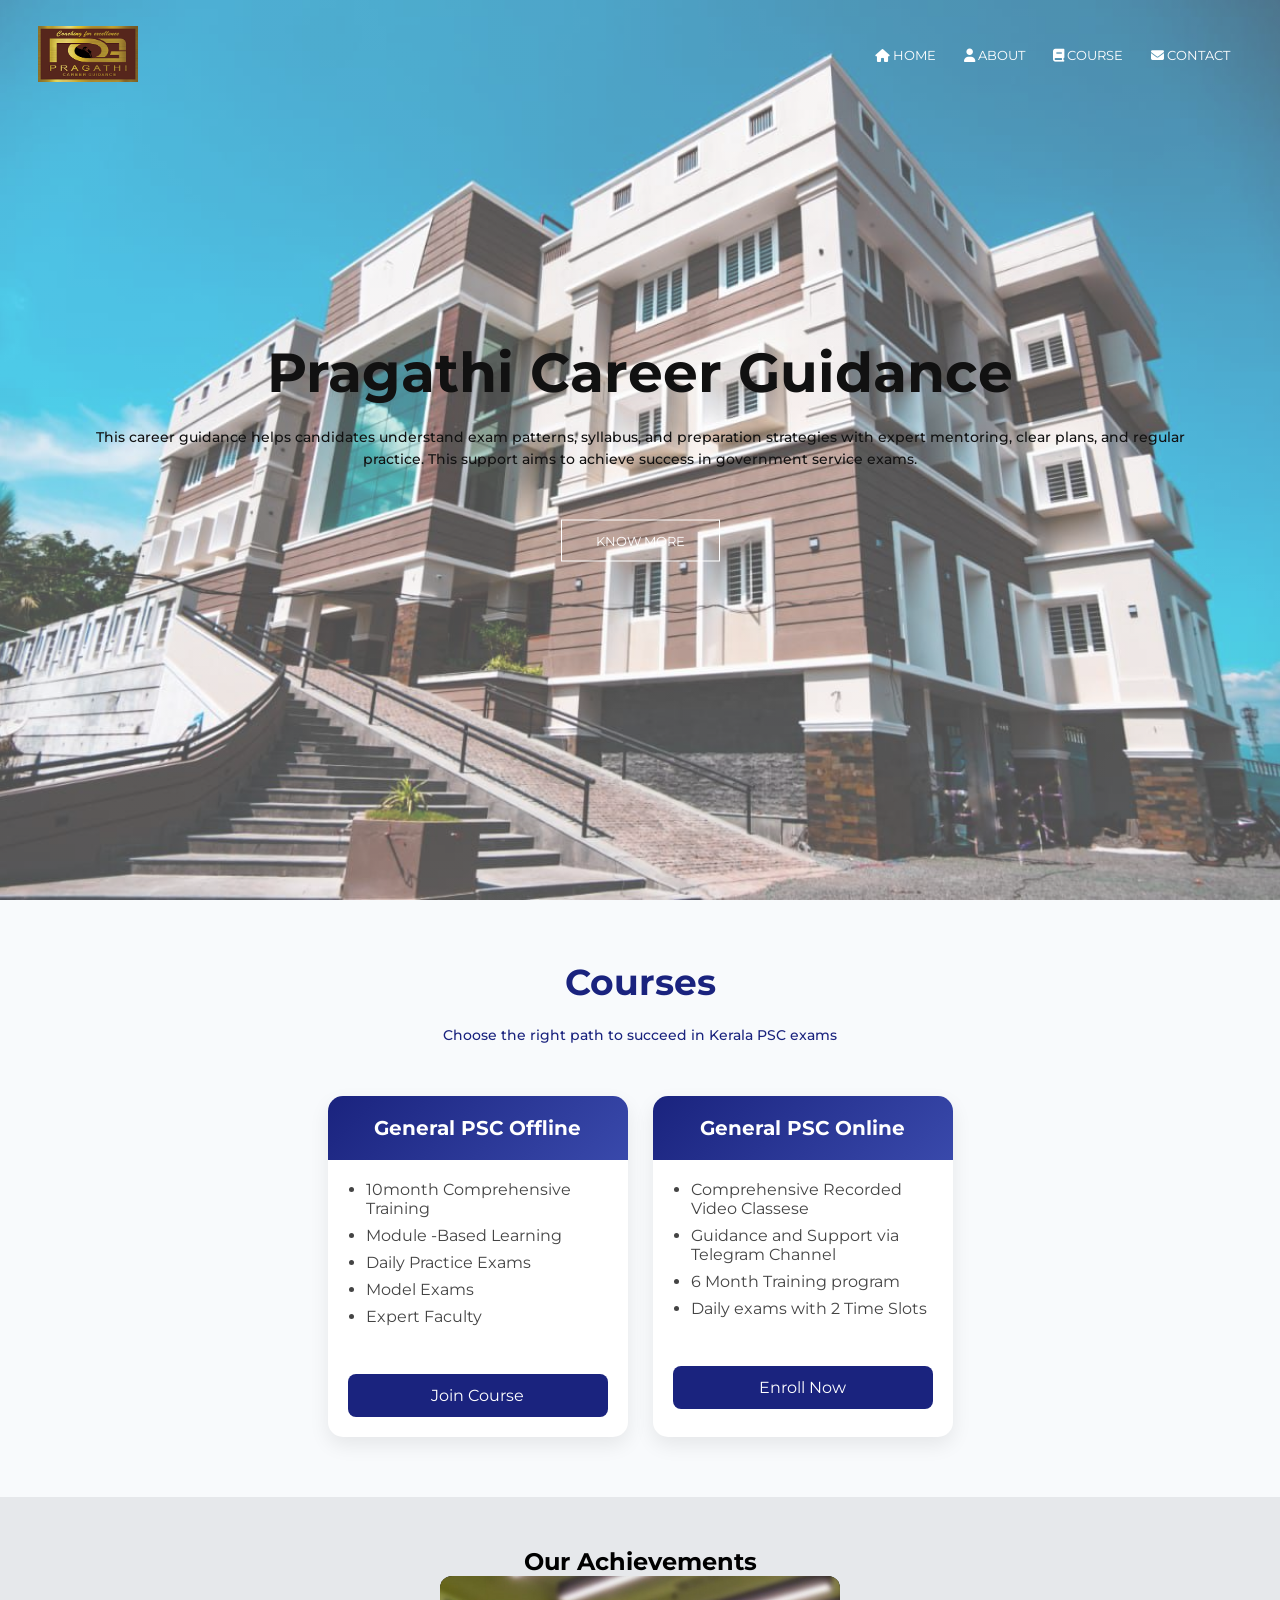
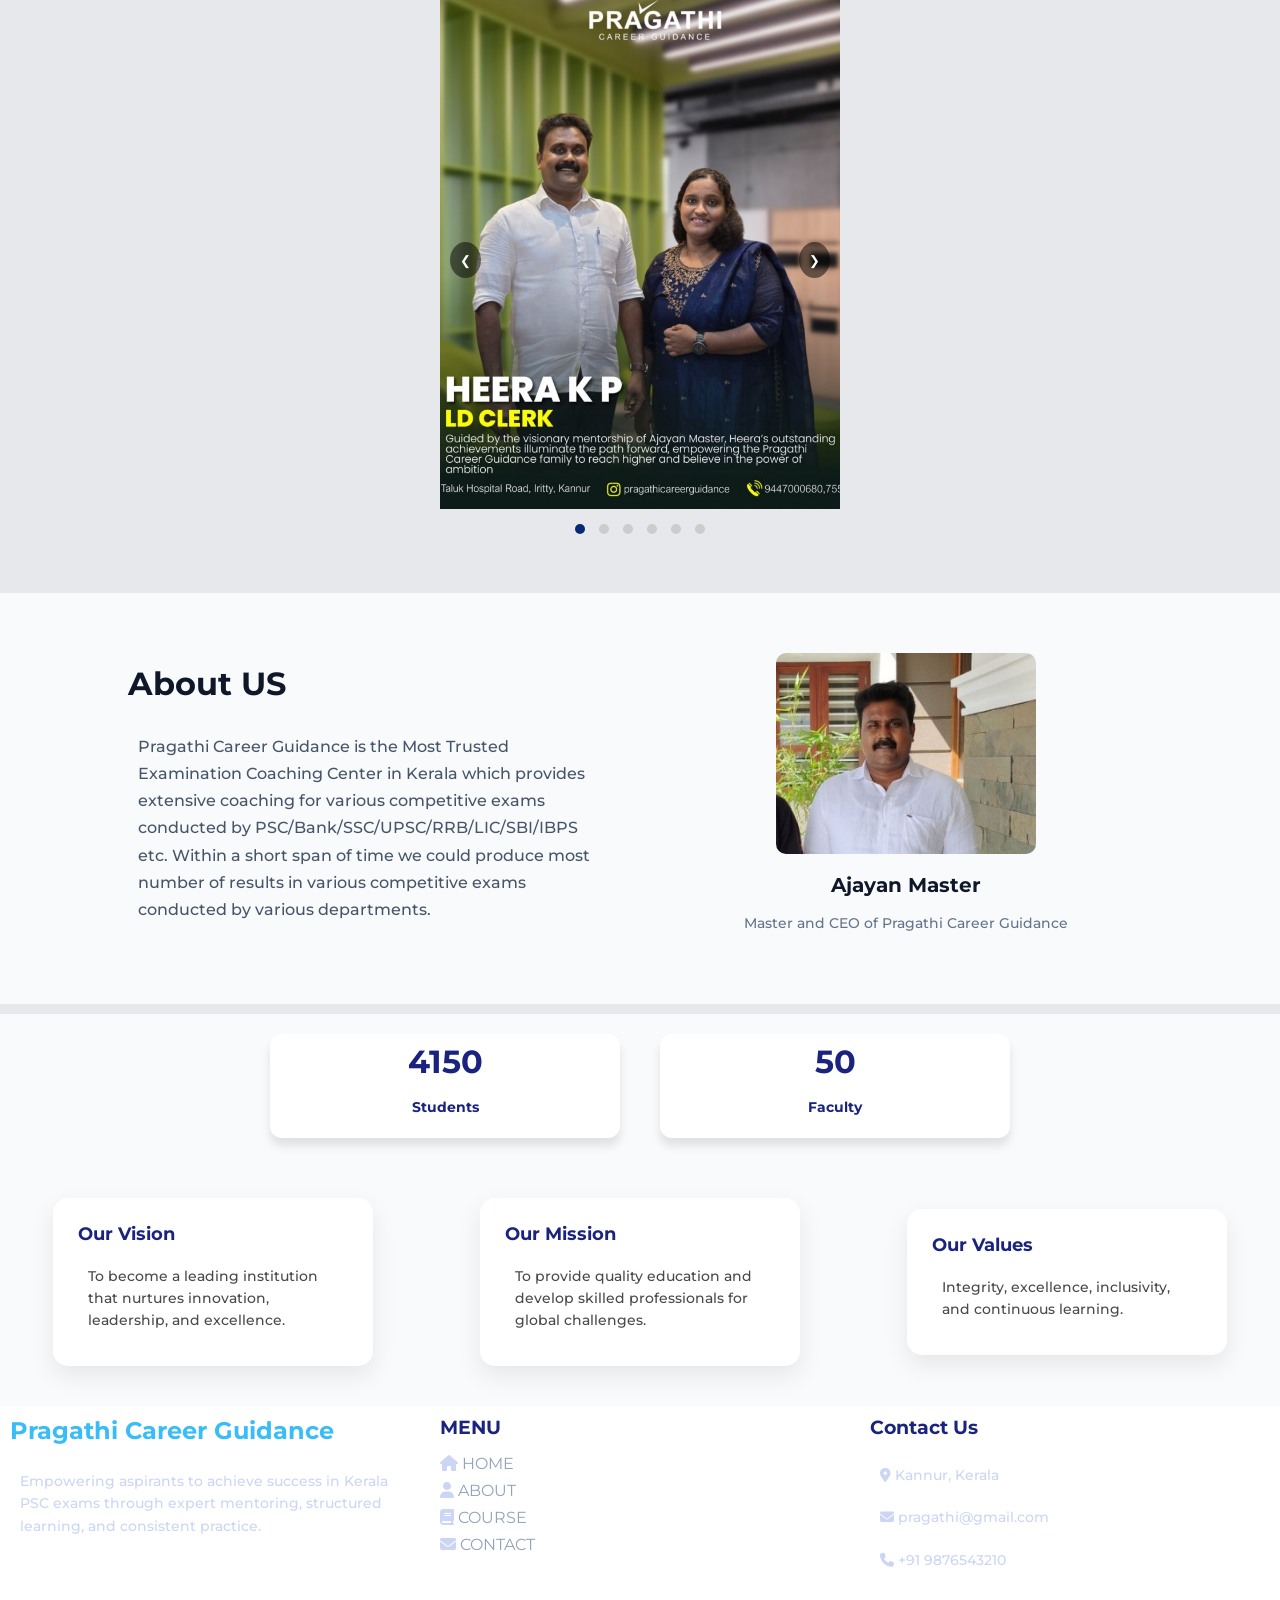
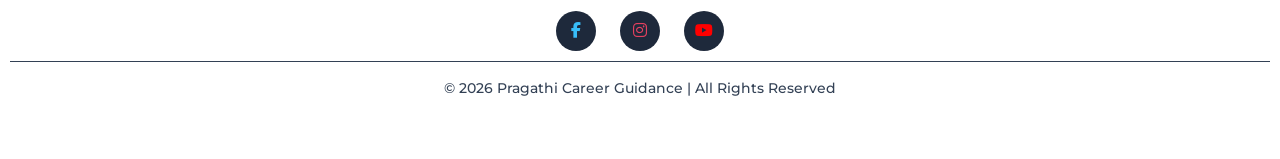
==== index.html @ 58942936 "Add files via upload" ====
<!DOCTYPE html>
<html lang="en">
<head>
    <meta charset="UTF-8">
    <meta name="viewport" content="width=device-width, initial-scale=1.0">
    <title>college</title>

    <!-- CSS -->
    <link rel="stylesheet" href="style.css">

    <!-- Google Font -->
    <link rel="preconnect" href="https://fonts.googleapis.com">
    <link rel="preconnect" href="https://fonts.gstatic.com" crossorigin>
    <link href="https://fonts.googleapis.com/css2?family=Montserrat:wght@100..900&display=swap" rel="stylesheet">

    <!-- Font Awesome -->
    <link rel="stylesheet" href="https://cdn.jsdelivr.net/npm/@fortawesome/fontawesome-free@6.6.0/css/all.min.css">
</head>

<body>

<section class="header">
    <nav>
        <!-- logo path -->
        <a href="index.html"><img src="Images\logo.png" alt="logo"></a>

       <div class="theme-toggle" id="theme-toggle">
    <div class="toggle-circle"></div>
</div>

        <div class="nav-links" id="navlinks">
            <i class="fa fa-times" onclick="hidemenu()"></i>
            <ul>
        <li><i class="fas fa-home"></i> <a href="index.html">HOME</a></li>
        <li><i class="fas fa-user"></i> <a href="ab.html">ABOUT</a></li>
        <li><i class="fas fa-book"></i> <a href="course.html">COURSE</a></li>
        <li><i class="fas fa-envelope"></i> <a href="contact.html">CONTACT</a></li>
        </ul>
        </div>

        <i class="fa fa-bars" onclick="showmenu()"></i>
    </nav>

    <div class="textbox">
        <h1>Pragathi Career Guidance</h1>
        <p>
            This career guidance helps candidates understand exam patterns, syllabus, and preparation strategies with expert
            mentoring, clear plans, and regular practice. This support aims to achieve success in government service exams.
        </p>
        <a href="" class="herobtn">KNOW MORE</a>
    </div>
</section>
<!-- ------course--- -->
<section class="psc-section">
    <h2> Courses</h2>
    <p>Choose the right path to succeed in Kerala PSC exams</p>

    <div class="card-container">
     <!-- Course 1 -->
        <div class="card">
            <div class="card-header">General PSC Offline</div>
            <div class="card-body">
                <ul>
                    <li>10month Comprehensive Training</li>
                    <li>Module -Based Learning</li>
                    <li>Daily Practice Exams</li>
                    <li>Model Exams</li>
                    <li>Expert Faculty</li>
                </ul>
            </div>
            <a href="#" class="card-btn">Join Course</a>
        </div>
        <!-- Course 2 -->
        <div class="card">
            <div class="card-header"> General PSC Online</div>
            <div class="card-body">
                <ul>
                    <li>Comprehensive Recorded Video Classese</li>
                    <li>Guidance and Support via Telegram Channel</li>
                    <li>6 Month Training program</li>
                    <li>Daily exams with 2 Time Slots</li>
                </ul>
            </div>
            <a href="#" class="card-btn">Enroll Now</a>
        </div>
</section>

<!-- /* -------------------------achievements--------------- */ -->


<section class="achievements">
    <h2>Our Achievements</h2>

    <div class="slider">

        <div class="slides">
            <img src="Images/1.jpg">
            <img src="Images/2.jpg">
            <img src="Images/3.jpg">
            <img src="Images/4.jpg">
            <img src="Images/5.jpg">
            <img src="Images/6.jpg">
        </div>

        <!-- Buttons -->
        <button class="prev">&#10094;</button>
        <button class="next">&#10095;</button>

        <!-- Dots -->
        <div class="dots">
            <span></span>
            <span></span>
            <span></span>
            <span></span>
            <span></span>
            <span></span>
        </div>

    </div>
</section>

<!-- ------------------about----------------------->
<section class="about-container">
    <div class="about-content">
        <h2>About US</h2>
        <p>
            Pragathi Career Guidance is the Most Trusted Examination Coaching Center in Kerala which provides extensive coaching for various competitive exams conducted by PSC/Bank/SSC/UPSC/RRB/LIC/SBI/IBPS etc. Within a short span of time we could produce most number of results in various competitive exams conducted by various departments.
        </p>
    </div>

    <div class="about-image">
        <img src="Images/CEO.jpg" alt="Ajayan Master">
        <h3>Ajayan Master</h3>
        <p>Master and CEO of Pragathi Career Guidance</p>
    </div>
</section>
<section class="about-section">
    <!-- STATS -->
    <div class="stats">
        <div class="stat">
            <h2 class="counter" data-target="5000">0</h2>
            <p>Students</p>
        </div>
        <div class="stat">
            <h2 class="counter" data-target="50">0</h2>
            <p>Faculty</p>
        </div>
        <!-- <div class="stat">
            <h2 class="counter" data-target="0">0</h2>
            <p>Courses</p> -->
        </div>
    </div>
</section>

<!-- VISION / MISSION -->
<section class="info-section">
    <div class="info-card">
        <h3>Our Vision</h3>
        <p>To become a leading institution that nurtures innovation, leadership, and excellence.</p>
    </div>

    <div class="info-card">
        <h3>Our Mission</h3>
        <p>To provide quality education and develop skilled professionals for global challenges.</p>
    </div>

    <div class="info-card">
        <h3>Our Values</h3>
        <p>Integrity, excellence, inclusivity, and continuous learning.</p>
    </div>
</section>


<!-- ------------------footer--------------- -->
 

<section> 
<footer class="premium-footer">

    <div class="footer-container">

        <!-- About -->
        <div class="footer-box">
            <h2>Pragathi Career Guidance</h2>
            <p>
                Empowering aspirants to achieve success in Kerala PSC exams through expert mentoring,
                structured learning, and consistent practice.
            </p>
        </div>

        <!-- Quick Links -->
        <div class="footer-box">
            <h3>MENU</h3>
            <ul>
                <li><i class="fas fa-home"></i> <a href="index.html">HOME</a></li>
        <li><i class="fas fa-user"></i> <a href="ab.html">ABOUT</a></li>
        <li><i class="fas fa-book"></i> <a href="course.html">COURSE</a></li>
        <li><i class="fas fa-envelope"></i> <a href="contact.html">CONTACT</a></li>
            </ul>
        </div>
        <!-- Contact -->
        <div class="footer-box">
            <h3>Contact Us</h3>
            <p><i class="fas fa-map-marker-alt"></i> Kannur, Kerala</p>
            <p><i class="fas fa-envelope"></i> pragathi@gmail.com</p>
            <p><i class="fas fa-phone"></i> +91 9876543210</p>
        </div>

    </div>

    <!-- Social Icons -->
    <div class="footer-social">
        <a href="https://www.facebook.com/pragathicareerguidance"><i class="fab fa-facebook-f"></i></a>
        <a href="https://www.instagram.com/pragathicareerguidance/"><i class="fab fa-instagram"></i></a>
        <a href="https://www.youtube.com/@pragathicareerguidanceiritty"><i class="fab fa-youtube"></i></a>
    </div>

    <!-- Bottom -->
    <div class="footer-bottom">
        <p>© 2026 Pragathi Career Guidance | All Rights Reserved</p>
    </div>

</footer>
</section>









<!-- JS -->
<script>
    var navlinks = document.getElementById("navlinks");

    function showmenu(){
        navlinks.style.right = "0";
    }

    function hidemenu(){
        navlinks.style.right = "-200px";
    }
</script>
<script>
const toggleBtn = document.getElementById("theme-toggle");

// Load saved theme
if(localStorage.getItem("theme") === "dark"){
    document.body.classList.add("dark");
}

toggleBtn.onclick = () => {
    document.body.classList.toggle("dark");

    if(document.body.classList.contains("dark")){
        localStorage.setItem("theme","dark");
    } else {
        localStorage.setItem("theme","light");
    }
};
</script>
<script>
const counters = document.querySelectorAll(".counter");

counters.forEach(counter => {
    const update = () => {
        const target = +counter.getAttribute("data-target");
        const count = +counter.innerText;

        const speed = target / 100;

        if(count < target){
            counter.innerText = Math.ceil(count + speed);
            setTimeout(update, 20);
        } else {
            counter.innerText = target;
        }
    };
    update();
});
</script>


<!-- -------------------------achievements--------------- -->
 <script>
let index = 0;
const slides = document.querySelector('.slides');
const total = document.querySelectorAll('.slides img').length;
const dots = document.querySelectorAll('.dots span');

function showSlide(i){
    if(i >= total) index = 0;
    else if(i < 0) index = total - 1;
    else index = i;

    slides.style.transform = `translateX(-${index * 100}%)`;

    dots.forEach(d => d.classList.remove("active"));
    dots[index].classList.add("active");
}

/* Buttons */
document.querySelector('.next').onclick = () => showSlide(index + 1);
document.querySelector('.prev').onclick = () => showSlide(index - 1);

/* Dots click */
dots.forEach((dot, i)=>{
    dot.onclick = () => showSlide(i);
});

/* Auto slide every 3s */
setInterval(()=>{
    showSlide(index + 1);
}, 3000);

/* Init */
showSlide(0);
</script>
</body>
</html>
---- style.css ----
html, body {
    overflow-x: hidden;
}
*{
    margin: 0;
    padding: 0;
    box-sizing: border-box;
    font-family: "Montserrat", sans-serif;
}

/*------ HEADER------- */
.header{
    min-height: 100vh;
    width: 100%;
    background-image: linear-gradient(rgba(4,9,30,0.7), rgba(4,9,30,0.7)), url("Images/cover.jpg");
    background-position: center;
    background-size: cover;
    background-repeat: no-repeat;
    position: relative;
}
/*------- NAVBAR------ */
nav{
    display: flex;
    padding: 2% 3%;
    justify-content: space-between;
    align-items: center;
}

nav img{
    width: 100px;
}

.nav-links{
    flex: 1;
    text-align: right;
    top: 0.5px;
}

.nav-links ul li{
    list-style: none;
    display: inline-block;
    padding: 8px 12px;
    position: relative;
}

.nav-links ul li {
    color: white;
    text-decoration: none;
    font-size: 13px;
}

.nav-links ul li::after{
    content: '';
    width: 0%;
    height: 2px;
    background: #1a237e;
    display: block;
    margin: auto;
    transition: 0.5s;
}

.nav-links ul li:hover::after{
    width: 100%;
}

/*------ TEXT----- */
.textbox{
    width: 90%;
    color: white;
    position: absolute;
    top: 50%;
    left: 50%;
    transform: translate(-50%,-50%);
    text-align: center;
}

.textbox h1{
    font-size: 55px;
}

.textbox p{
    margin: 10px 0 40px;
    font-size: 14px;
}

/*------ BUTTON------ */
.herobtn{
    display: inline-block;
    text-decoration: none;
    color: white;
    border: 1px solid white;
    padding: 12px 34px;
    font-size: 13px;
    background: transparent;
    cursor: pointer;
}

.herobtn:hover{
    border: 1px solid #D6cfe1;
    background-color: #1a237e;
    transition: 0.5s;
}

/*------  TOGGLE BUTTON------ */
.theme-toggle{
    width: 55px;
    height: 28px;
    background: rgba(255,255,255,0.2);
    border-radius: 50px;
    position: relative;
    cursor: pointer;
    backdrop-filter: blur(10px);
    border: 1px solid rgba(255,255,255,0.3);
    transition: all 0.4s ease;
}

/* -----CIRCLE off----- */
.toggle-circle{
    width: 22px;
    height: 22px;
    background: #fff;
    border-radius: 50%;
    position: absolute;
    top: 2.5px;
    left: 3px;
    transition: all 0.4s ease;
    box-shadow: 0 2px 10px rgba(0,0,0,0.3);
}

/*------ DARK MODE ACTIVE----- */
body.dark .theme-toggle{
    background: linear-gradient(135deg, #1e293b, #0f172a);
    border: 1px solid rgba(255,255,255,0.2);
}
/* ---- circle on--- */

body.dark .toggle-circle{
    transform: translateX(26px);
    background: #facc15;
}

/* ------OPTIONAL GLOW EFFECT----- */
.theme-toggle:hover{
    box-shadow: 0 0 10px rgba(255,255,255,0.4);
}
body.dark .nav-links ul li a{
    color: #fff;
}
.nav-links ul li a{
    color: #fff;
}
/*----- TEXT ONLY CHANGES------ */
body.dark .textbox h1,
body.dark .textbox p{
    color: #ffffff;
}

/*------ LIGHT MODE TEXT------- */
body:not(.dark) .textbox h1,
body:not(.dark) .textbox p{
    color: #111;
}

/*------ HEADER OVERLAY ONLY------ */
body.dark .header{
    background-image: linear-gradient(rgba(0,0,0,0.7), rgba(0,0,0,0.7)), url("Images/cover.jpg");
}

body:not(.dark) .header{
    background-image: linear-gradient(rgba(255,255,255,0.3), rgba(255,255,255,0.3)), url("Images/cover.jpg");
}

nav .fa{
    display: none;
}
.theme-toggle{
    display: none;
}
/*------ MOBILE -------*/
@media(max-width: 700px){

    nav img{
    width: 55px;
    margin-top: 12px;
}

    .textbox h1{
        font-size: 22px;
        padding: 10px;
    }
    .textbox p{
        font-size: 13px;
        font-weight: bold;
    }
    .herobtn{
        font-weight: bold;

    }

    .nav-links ul li{
        display: block;
    }

    .nav-links{
        position: absolute;
        background: #2e3aa1;
        height: 30vh;
        width: 200px;
        right: -200px;  
        text-align: left;
        z-index: 2;
        transition: 0.5s;
        padding: 20px;
    }

    nav .fa{
        display: block;
        color: #fff;
        margin: 10px;
        font-size: 22px;
        cursor: pointer;
    }
    .theme-toggle{
        top: -1px;
        right: -90px; 
        width: 38px;
        height: 20px;
        display: block;
    }

    .toggle-circle{
        width: 14px;
        height: 14px;
    }

    body.dark .toggle-circle{
        transform: translateX(18px);
    }


    /*---- LIGHT MODE (DEFAULT)-----*/
body{
    background-color: #ffffff;
    color: #111827; 
}

/*----- HEADER OVERLAY (LIGHT MODE)----- */
body:not(.dark) .header{
    background-image: 
    linear-gradient(rgba(255,255,255,0.65), rgba(255,255,255,0.65)),
    url("Images/cover.jpg");
}

/* -------TEXT COLORS - LIGHT MODE------- */
body:not(.dark) .textbox h1{
    color: #0f172a;  
}

body:not(.dark) .textbox p{
    color: #334155; 
}

/*---- BUTTON - LIGHT MODE----- */
body:not(.dark) .herobtn{
    color: #0f172a;
    border: 1px solid #0f172a;
}

body:not(.dark) .herobtn:hover{
    background: #0f172a;
    color: #ffffff;
}



/* ------   DARK MODE------ */

body.dark{
    background: linear-gradient(135deg, #0f172a, #1e293b);
}

 /*------HEADER OVERLAY (DARK)------ */
body.dark .header{
    background-image: 
    linear-gradient(rgba(18, 34, 99, 0.75), rgba(4, 9, 30, 0.75)),
    url("Images/cover.jpg");
}

 /* ----- TEXT - DARK ------ */
body.dark .textbox h1{
    color: #ffffff;
}

body.dark .textbox p{
    color: rgba(255,255,255,0.85);
}

/* -----BUTTON - DARK -------*/
body.dark .herobtn{
    color: #ffffff;
    border: 1px solid #ffffff;
}

body.dark .herobtn:hover{
    background: #ffffff;
    color: #0b0f1a;
}
}
/* ------course----- */
.course{
    width: 80%;
    margin: auto;
    text-align: center;
    padding-top: 100px;
}
h1{
    font: size 36px; ;
    font-weight: 600px;
}
p{
    color: rgba(63, 61, 61, 0.945);
    font-size: 14px ;
    font-weight: 500;
    line-height: 22px ;
    padding: 10px ;

}










body {
    margin: 0;
    font-family: 'Segoe UI', sans-serif;
    background: #e6e8eb;
}
body.dark{
    background: linear-gradient(135deg, #0f172a, #1e293b);
}

/* Section */
.psc-section {
    padding: 60px 20px;
    text-align: center;
}

.psc-section h2 {
    font-size: 36px;
    color: #1a237e;
    margin-bottom: 10px;
}

.psc-section p {
    color: #1a237e;
    margin-bottom: 40px;
}
/* Card Container */
.card-container {
    display: flex;
    flex-wrap: wrap;
    justify-content: center;
    gap: 25px;
}

/* Cards */
.card {
    background: #fff;
    width: 300px;
    border-radius: 15px;
    box-shadow: 0 8px 20px rgba(0,0,0,0.08);
    overflow: hidden;
    transition: 0.3s;
}

.card:hover {
    transform: translateY(-10px);
}

/* Card Header */
.card-header {
    background: linear-gradient(135deg, #1a237e, #3949ab);
    color: white;
    padding: 20px;
    font-size: 20px;
    font-weight: bold;
}

/* Card Body */
.card-body {
    padding: 20px;
    text-align: left;
}

.card-body ul {
    padding-left: 18px;
    color: #444;
}

.card-body li {
    margin-bottom: 8px;
}

/* Button */
.card-btn {
    display: block;
    margin: 20px;
    padding: 12px;
    background: #1a237e;
    color: white;
    text-decoration: none;
    border-radius: 8px;
    text-align: center;
    transition: 0.3s;
}

.card-btn:hover {
    background: #3949ab;
}
body.dark .psc-section h2{
    color: #d4d5dd;
}
body.dark .psc-section p {
    color: #dcdce6;
}
/* ----footer------------- */

.premium-footer{
    background:#fff;
    color: #cbd5f5;
    padding:10px 10px ;
    font-family: "Montserrat", sans-serif;
}

.footer-container{
    display: flex;
    justify-content: space-between;
    flex-wrap: wrap;
    gap: 30px;
}

.footer-box{
    flex: 1;
    min-width: 200x;
}

.footer-box h2{
    color: #38bdf8;
    margin-bottom: 15px;
}

.footer-box h3{
    margin-bottom: 15px;
    color:  #1a237e;
}

.footer-box p{
    font-size: 14px;
    line-height: 1.6;
    color: #cbd5f5;
}

.footer-box ul{
    list-style: none;
    padding: 0;
}

.footer-box ul li{
    margin-bottom: 8px;
}

.footer-box ul li a{
    text-decoration: none;
    color: #94a3b8;
    transition: 0.3s;
}

.footer-box ul li a:hover{
    color: #38bdf8;
    padding-left: 5px;
}

/* Social Icons */
.footer-social{
    text-align: center;
    margin-top: 30px;
}

.footer-social a{
    display: inline-block;
    margin: 0 10px;
    width: 40px;
    height: 40px;
    line-height: 40px;
    background: #1e293b;
    border-radius: 50%;
    color: #38bdf8;
    font-size: 16px;
    transition: 0.3s;
}

.footer-social a:hover{
    background: #38bdf8;
    color: #fff;
    transform: translateY(-5px);
}

/* Bottom */
.footer-bottom{
    text-align: center;
    border-top: 1px solid #334155;
    margin-top: 10px;
    padding-top: 5px;
    font-size: 13px;
    color: #f4f5f7;
}
.footer-bottom p{
    padding-bottom: 50px;
    color: #334155;
}
body.dark .premium-footer{
    background: linear-gradient(135deg, #0f172a, #1e293b);
    color: #94a3b8;
    padding: 60px 20px 20px;
    font-family: "Montserrat", sans-serif;
}
body.dark .footer-bottom p{
    color: #faf7f7;
}
/* -------------------------achievements--------------- */

.achievements{
    text-align:center;
    padding:50px 20px;
}

.slider{
    position:relative;
    max-width:400px; /* same ratio like your image */
    margin:auto;
    overflow:hidden;
    border-radius:12px;
}

.slides{
    display:flex;
    transition:transform 0.5s ease;
}

.slides img{
    width:100%;
    height:500px;
    object-fit:cover;
}

/* Buttons */
.prev, .next{
    position:absolute;
    top:50%;
    transform:translateY(-50%);
    background:rgba(0,0,0,0.5);
    color:#fff;
    border:none;
    padding:10px;
    cursor:pointer;
    border-radius:50%;
}

.prev{ left:10px; }
.next{ right:10px; }

/* Dots */
.dots{
    text-align:center;
    margin-top:10px;
}

.dots span{
    height:10px;
    width:10px;
    margin:5px;
    display:inline-block;
    background:#ccc;
    border-radius:50%;
    cursor:pointer;
}

.dots .active{
    background:#062975;
}
.slides img{
    width:100%;
    height:533px;
    object-fit:contain;
    background:#000; /* optional */
}
@media(max-width:700px){
    .slides img{
        height:300px;
    }
    .slides img{
    width:100%;
    height:423px;
    object-fit:contain;
    background:#000; /* optional */
}
    .slider{
        max-width:90%;
    }
}
/* ------------about-------------------------------------------- */


.psc-section{
    background:#f8fafc;
    color:#1e293b;
    font-family:"Montserrat", sans-serif;
}
body.dark .psc-section{
    background:#0f172a;
}
.about-container{
    display: flex;
    justify-content: space-between;
    align-items: center;
    gap: 40px;
    padding: 60px 10%;
    background: #f8fafc;
}
.about-section{
    background:#f8fafc;
    color:#1e293b;
    font-family:"Montserrat", sans-serif;
}
body.dark .about-section{
    background: #0f172a;
}
/* LEFT TEXT */
.about-content{
    flex: 1;
}

.about-content h2{
    font-size: 32px;
    color: #0f172a;
    margin-bottom: 20px;
}

.about-content p{
    font-size: 16px;
    color: #475569;
    line-height: 1.7;
}

/* RIGHT IMAGE */
.about-image{
    flex: 1;
    text-align: center;
}

.about-image img{
    width: 260px;
    height: auto;
    border-radius: 10px;
    margin-bottom: 15px;
}

.about-image h3{
    font-size: 20px;
    color: #0f172a;
    margin-bottom: 5px;
}

.about-image p{
    font-size: 14px;
    color: #64748b;
}
/* 🌙 DARK MODE */
body.dark .about-container{
    background: #0f172a;
}

/* TEXT COLORS */
body.dark .about-content h2{
    color: #e2e8f0;
}

body.dark .about-content p{
    color: #cbd5f5;
}

/* IMAGE SIDE TEXT */
body.dark .about-image h3{
    color: #e2e8f0;
}

body.dark .about-image p{
    color: #94a3b8;
}

/* OPTIONAL: IMAGE STYLE */
body.dark .about-image img{
    box-shadow: 0 10px 25px rgba(0,0,0,0.5);
}

/*  MOBILE RESPONSIVE */


@media(max-width: 768px){
    .about-container{
        flex-direction: column;
        text-align: center;
    }

    .about-image img{
        width: 200px;
    }
    
}




.headerr{
    min-height: 1vh;
    background-color: #642424af;
    width: 100%;
    background-position: center;
    background-size: cover;
    background-repeat: no-repeat;
    position: relative;
}

.about-section{
    width:100%;
    margin:auto;
    padding:0px 20px;   
    text-align:center;
}
.short-text{
    display: none;
}
.about-section h3{
    color:#3f25ce;
    font-size:30px;
    margin-top:60px;   
}

.about-section p{
    color: black;
    line-height:1.7;
    margin-top:20px;
    font-weight:bold;
    max-width:700px;
    margin-left:auto;
    margin-right:auto;
}

/* ===== STATS ===== */

.stats{
    display:flex;
    justify-content:center;
    gap:40px;
    flex-wrap:wrap;
    margin-top: 10px;
    padding: 20px;
    text-align: center;
}

.stat{
    background:#fff;
    padding:8px;
    border-radius:12px;
    width:350px;
    box-shadow:0 8px 10px rgba(0,0,0,0.10);
    transition:0.3s;
}

.stat:hover{
    transform:translateY(-10px);
}

.stat h2{
    color:#1a237e;
    font-size:32px;
}

.stat p{
    margin-top:5px;
    color: #1a237e;
    font-weight: bold;
}

/* ===== INFO CARDS ===== */

.info-section{
    padding:60px 20px;
    display:flex;
    gap:30px;
    flex-wrap:wrap;
    justify-content:center;
}
.info-section{
background:#f8fafc;
    color:#1e293b;
    font-family:"Montserrat", sans-serif;
}
body.dark .info-section{
    background: #0f172a;
}
.info-card{
    width:400px;
    background:#fff;
    padding:25px;
    border-radius:15px;
    box-shadow:0 10px 25px rgba(0,0,0,0.08);
    transition:0.3s;
}

.info-card:hover{
    transform:translateY(-10px);
}

.info-card h3{
    color:#1a237e;
    margin-bottom:10px;
}

/* ===== DARK MODE ===== */

body.dark{
    background:#0b0f1a;
    color:#fff;
}

body.dark .about-section h3,
body.dark .about-section p{
    color:#fff;
}
body.dark .stat p{
    color: #f5f1f1;
}

body.dark .stat,
body.dark .info-card{
    background:#1a237e;
}

body.dark .stat h2,
body.dark .info-card h3{
    color:#e7ecf1;
}
body.dark .info-card p{
    color: #ffffff;   
}

/* ===== MOBILE RESPONSIVE ===== */


@media (max-width:700px){
    .full-text{
        display: none;
    }
    .short-text{
        display: inline;
    }
    .about-section{
        padding: 30px 16px;
        text-align: center;
    }

    /* ===== STATS ===== */
    .stats{
        display: flex;
        flex-direction: column;
        align-items: center;
        gap: 15px;
        margin-top: 20px;
        padding: 50px;
    }
    .stat{
        width: 150%;
        max-width: 200px;
        margin: 0 auto; 
        margin-left: 20px;  
    }
    }

    /* ===== INFO SECTION FIX ===== */
    .info-section{
        margin-left: 0;        
        padding: 40px 15px;
        align-items: center;
    }

    .info-card{
        width: 100%;
        max-width: 320px;
        margin: 0 auto;
    }

    /* TEXT */
    .info-card h3{
        font-size: 18px;
    }

    .info-card p{
        font-size: 14px;
    }

/* ------------------------contact===================== */

/* ===== BODY ===== */
.contact-page{
    background:#f8fafc;
    color:#1e293b;
    font-family:"Montserrat", sans-serif;
}

/* ===== CONTAINER ===== */
.contact-container{
    max-width:1000px;
    margin:50px auto;
    padding:30px;
    text-align: center;
}
.contact-container h3{
    padding: 10px;
    text-decoration: underline;
}
/* ===== SECTIONS ===== */
.contact-info,
.contact-location,
.contact-form{
    margin-bottom:40px;
}

/* ===== HEADINGS ===== */
.contact-container h2{
    font-size:24px;
    margin-bottom:15px;
    color:#2563eb;
    border-bottom:2px solid #e2e8f0;
    padding-bottom:8px;
    text-align: center;
}

/* ===== TEXT ===== */
.contact-container p{
    font-size:16px;
    margin-bottom:10px;
    color:#334155;
}
body.dark .contact-container p{
    color:#fff;
}
/* ===== MAP ===== */
.contact-location iframe{
    width:100%;
    height:300px;
    margin-top:15px;
    border:none;
}

/* ===== FORM ===== */
.contact-form form{
    display:flex;
    flex-direction:column;
    gap:15px;
    max-width:500px;
    margin:0 auto;   /* ⭐ THIS centers it */
}
.contact-form h2{
     text-align: center;
}
/* INPUTS */
.contact-form input,
.contact-form textarea{
    padding:12px;
    border:1px solid #cbd5e1;
    font-size:14px;
    outline:none;
}

.contact-form input:focus,
.contact-form textarea:focus{
    border-color:#2563eb;
}

/* BUTTON */
.contact-form button{
    background:#2563eb;
    color:#fff;
    padding:12px;
    border:none;
    cursor:pointer;
    font-weight:600;
}

.contact-form button:hover{
    background:#1e40af;
}

/* ===== MOBILE ===== */
@media(max-width:768px){
    .contact-container{
        padding:15px;
    }

    .contact-form form{
        max-width:100%;
    }
}

/* ----------float---------- */

.floating-whatsapp{
    position:fixed;
    bottom:20px;
    right:20px;
    background:#25D366;
    color:#fff;

    width:60px;
    height:60px;

    display:flex;
    align-items:center;
    justify-content:center;

    font-size:26px;
    border-radius:50%;
    text-decoration:none;
    box-shadow:0 8px 20px rgba(0,0,0,0.2);
    z-index:1000;
    transition:0.3s;
}

.floating-whatsapp:hover{
    transform:scale(1.1);
    background:#1da851;
}

.contact-info i{
    margin-right:10px;
    font-size:18px;
}

/* Brand Colors */
.fa-facebook{
    color:#1877f2;
}

.fa-instagram{
    color:#e4405f;
}

.fa-youtube{
    color:#ff0000;
}

/* Links */
.contact-info a{
    text-decoration:none;
    color:#334155;
    font-weight:500;
}

body.dark .contact-info a{
    color:#fff;
}

.contact-info a{
    color:#38bdf8;
    text-decoration:none;
    position:relative;
    transition:0.3s ease;
}

/* glow on hover */
.contact-info a:hover{
    color:#0ea5e9;
    text-shadow:
        0 0 5px #38bdf8,
        0 0 10px #38bdf8,
        0 0 20px #0ea5e9,
        0 0 40px #0ea5e9;
}
body.dark .contact-info a{
    color:#38bdf8;
}
.nav-links a{
    text-decoration: none;
}
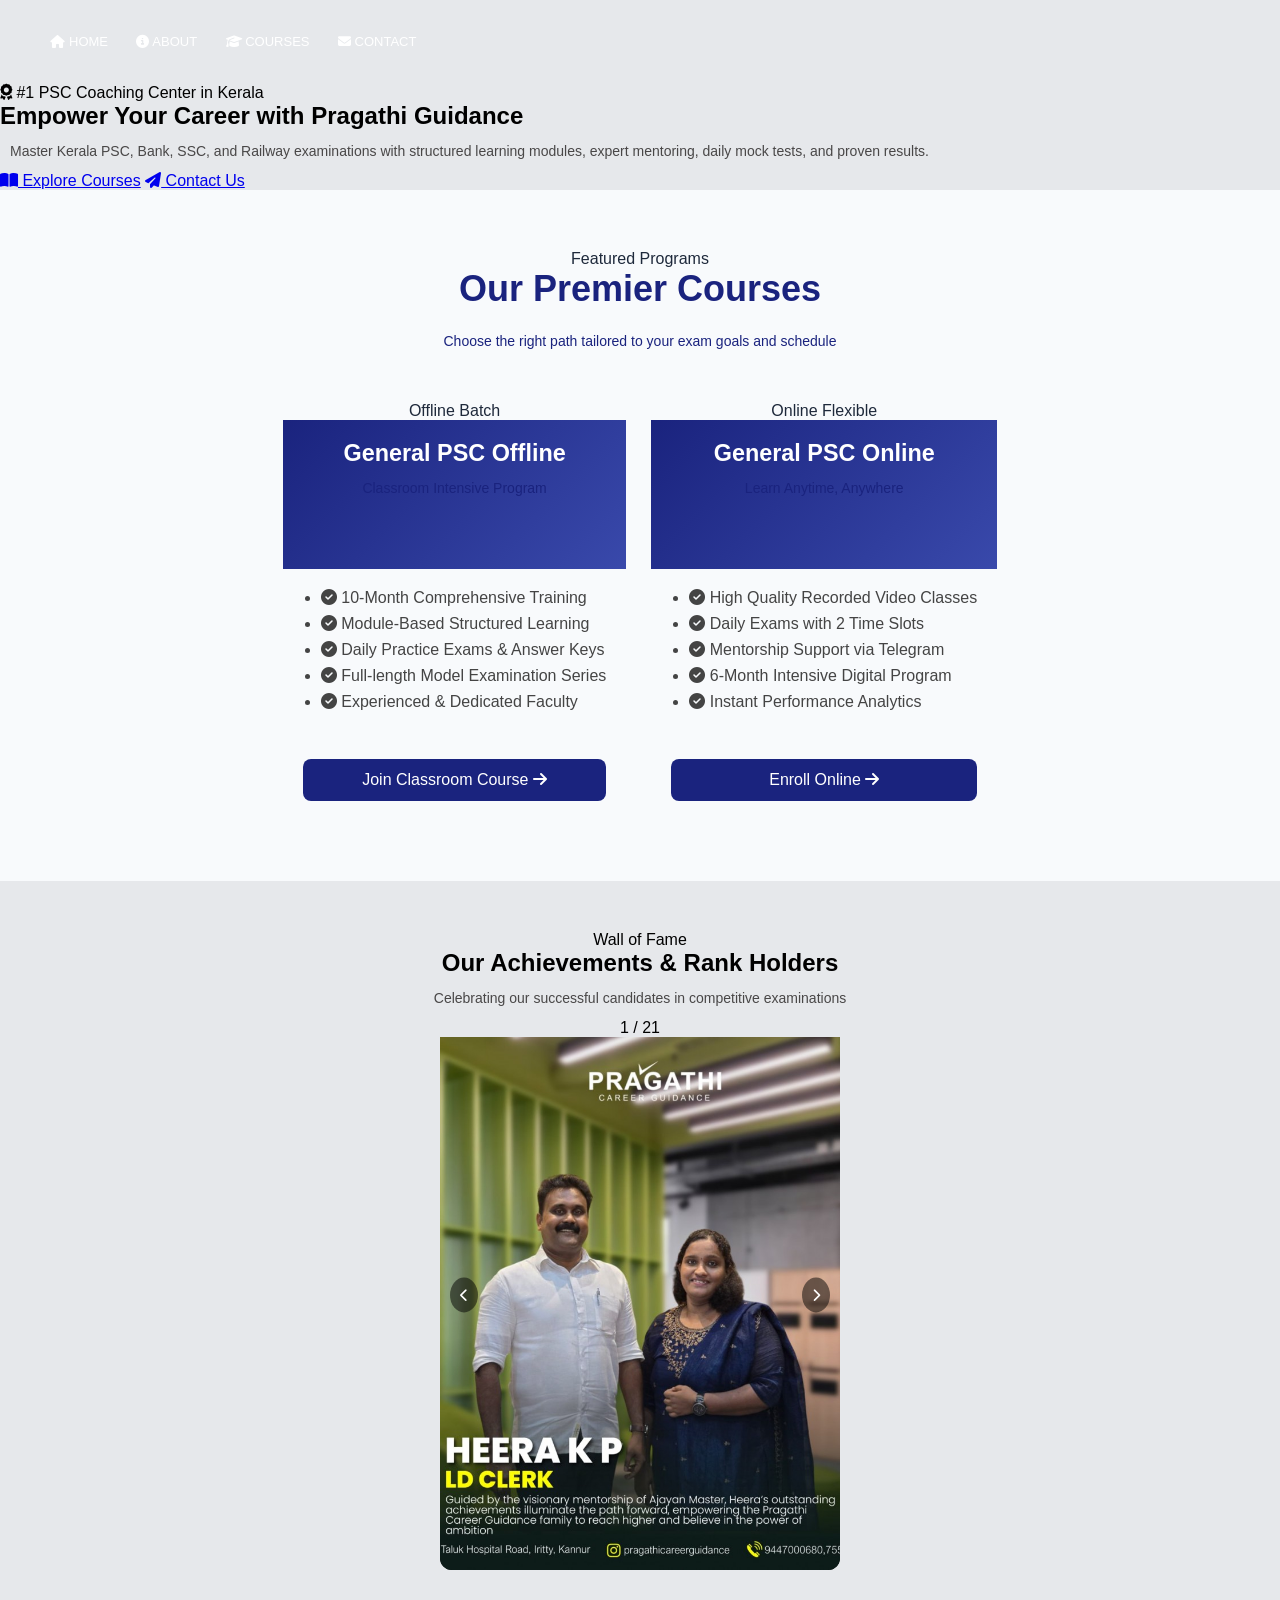
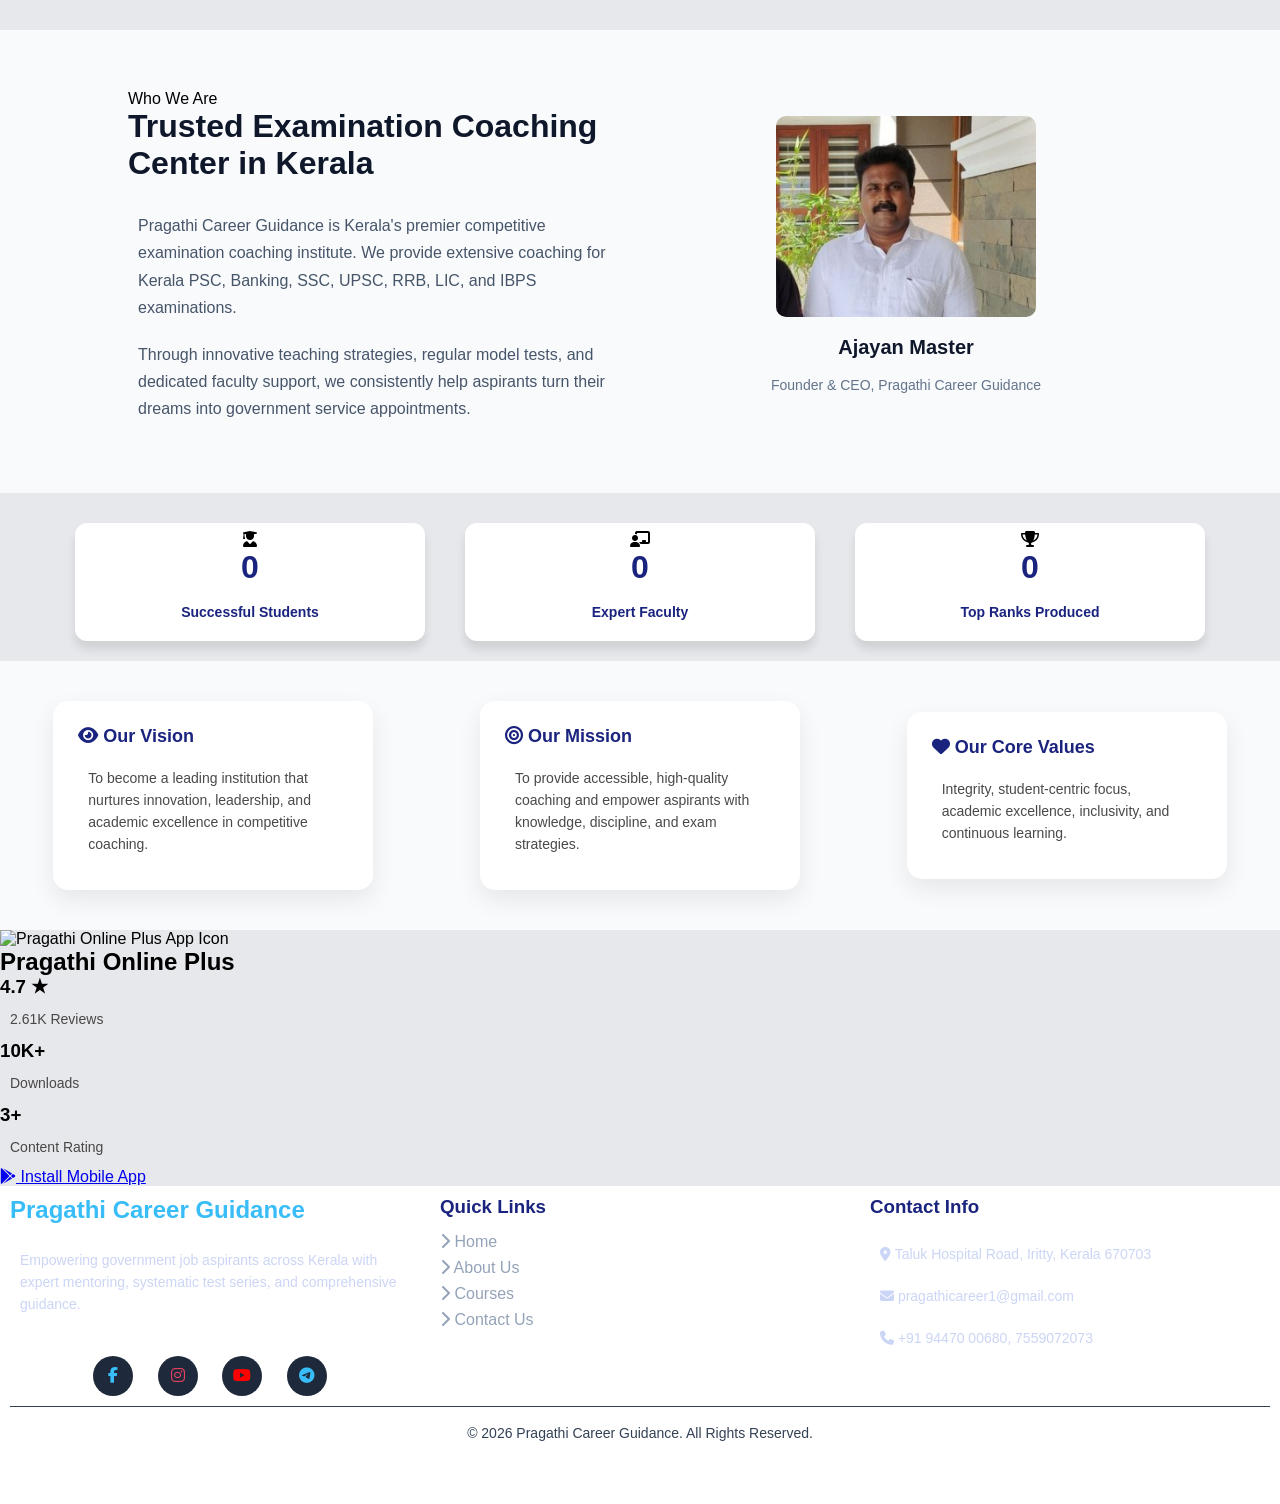
==== commit 69d52322: "Update index.html" ====
--- a/index.html
+++ b/index.html
@@ -1,17 +1,22 @@
 <!DOCTYPE html>
 <html lang="en">
+
 <head>
     <meta charset="UTF-8">
     <meta name="viewport" content="width=device-width, initial-scale=1.0">
-    <title>college</title>
+    <title>Pragathi Career Guidance | Premier Coaching Center in Kerala</title>
+    <meta name="description"
+        content="Pragathi Career Guidance - Premier coaching institute for Kerala PSC, SSC, Banking, Railway, and competitive exams in Iritty, Kerala.">
 
     <!-- CSS -->
     <link rel="stylesheet" href="style.css">
 
-    <!-- Google Font -->
+    <!-- Google Fonts -->
     <link rel="preconnect" href="https://fonts.googleapis.com">
     <link rel="preconnect" href="https://fonts.gstatic.com" crossorigin>
-    <link href="https://fonts.googleapis.com/css2?family=Montserrat:wght@100..900&display=swap" rel="stylesheet">
+    <link
+        href="https://fonts.googleapis.com/css2?family=Outfit:wght@300;400;500;600;700;800&family=Plus+Jakarta+Sans:wght@400;500;600;700&display=swap"
+        rel="stylesheet">
 
     <!-- Font Awesome -->
     <link rel="stylesheet" href="https://cdn.jsdelivr.net/npm/@fortawesome/fontawesome-free@6.6.0/css/all.min.css">
@@ -19,307 +24,288 @@
 
 <body>
 
-<section class="header">
-    <nav>
-        <!-- logo path -->
-        <a href="index.html"><img src="Images\logo.png" alt="logo"></a>
-
-       <div class="theme-toggle" id="theme-toggle">
-    <div class="toggle-circle"></div>
-</div>
-
-        <div class="nav-links" id="navlinks">
-            <i class="fa fa-times" onclick="hidemenu()"></i>
-            <ul>
-        <li><i class="fas fa-home"></i> <a href="index.html">HOME</a></li>
-        <li><i class="fas fa-user"></i> <a href="ab.html">ABOUT</a></li>
-        <li><i class="fas fa-book"></i> <a href="course.html">COURSE</a></li>
-        <li><i class="fas fa-envelope"></i> <a href="contact.html">CONTACT</a></li>
-        </ul>
-        </div>
-
-        <i class="fa fa-bars" onclick="showmenu()"></i>
-    </nav>
-
-    <div class="textbox">
-        <h1>Pragathi Career Guidance</h1>
-        <p>
-            This career guidance helps candidates understand exam patterns, syllabus, and preparation strategies with expert
-            mentoring, clear plans, and regular practice. This support aims to achieve success in government service exams.
-        </p>
-        <a href="" class="herobtn">KNOW MORE</a>
-    </div>
-</section>
-<!-- ------course--- -->
-<section class="psc-section">
-    <h2> Courses</h2>
-    <p>Choose the right path to succeed in Kerala PSC exams</p>
-
-    <div class="card-container">
-     <!-- Course 1 -->
-        <div class="card">
-            <div class="card-header">General PSC Offline</div>
-            <div class="card-body">
+    <!-- Header Navigation -->
+    <header class="site-header">
+        <nav class="nav-container">
+            <div class="nav-actions">
+                <div class="nav-links" id="navlinks">
+                    <ul>
+                        <li><a href="index.html" class="active"><i class="fas fa-home"></i> HOME</a></li>
+                        <li><a href="ab.html"><i class="fas fa-info-circle"></i> ABOUT</a></li>
+                        <li><a href="course.html"><i class="fas fa-graduation-cap"></i> COURSES</a></li>
+                        <li><a href="contact.html"><i class="fas fa-envelope"></i> CONTACT</a></li>
+                    </ul>
+                </div>
+
+                <div class="theme-toggle" id="theme-toggle" title="Toggle Light/Dark Theme">
+                    <i class="fas fa-sun"></i>
+                    <i class="fas fa-moon"></i>
+                    <div class="toggle-circle"></div>
+                </div>
+
+                <div class="mobile-toggle">
+                    <i class="fa fa-bars" onclick="showmenu()"></i>
+                </div>
+            </div>
+        </nav>
+    </header>
+
+    <!-- Hero Section -->
+    <section class="hero-section">
+        <div class="hero-content">
+            <div class="hero-badge">
+                <i class="fas fa-award"></i> #1 PSC Coaching Center in Kerala
+            </div>
+            <h1 class="hero-title">Empower Your Career with <span>Pragathi Guidance</span></h1>
+            <p class="hero-subtitle">
+                Master Kerala PSC, Bank, SSC, and Railway examinations with structured learning modules, expert
+                mentoring, daily mock tests, and proven results.
+            </p>
+            <div class="hero-actions">
+                <a href="course.html" class="btn-primary"><i class="fas fa-book-open"></i> Explore Courses</a>
+                <a href="contact.html" class="btn-secondary"><i class="fas fa-paper-plane"></i> Contact Us</a>
+            </div>
+        </div>
+    </section>
+
+    <!-- Courses Section -->
+    <section class="psc-section">
+        <div class="section-header">
+            <span class="section-tag">Featured Programs</span>
+            <h2 class="section-title">Our Premier Courses</h2>
+            <p class="section-desc">Choose the right path tailored to your exam goals and schedule</p>
+        </div>
+
+        <div class="card-container">
+            <!-- Offline Course -->
+            <div class="course-card featured">
+                <span class="card-badge">Offline Batch</span>
+                <div class="card-header">
+                    <h3>General PSC Offline</h3>
+                    <p class="course-subtitle">Classroom Intensive Program</p>
+                </div>
+                <div class="card-body">
+                    <ul>
+                        <li><i class="fas fa-check-circle"></i> 10-Month Comprehensive Training</li>
+                        <li><i class="fas fa-check-circle"></i> Module-Based Structured Learning</li>
+                        <li><i class="fas fa-check-circle"></i> Daily Practice Exams & Answer Keys</li>
+                        <li><i class="fas fa-check-circle"></i> Full-length Model Examination Series</li>
+                        <li><i class="fas fa-check-circle"></i> Experienced & Dedicated Faculty</li>
+                    </ul>
+                </div>
+                <div class="card-footer">
+                    <a href="contact.html" class="card-btn">Join Classroom Course <i class="fas fa-arrow-right"></i></a>
+                </div>
+            </div>
+
+            <!-- Online Course -->
+            <div class="course-card">
+                <span class="card-badge">Online Flexible</span>
+                <div class="card-header">
+                    <h3>General PSC Online</h3>
+                    <p class="course-subtitle">Learn Anytime, Anywhere</p>
+                </div>
+                <div class="card-body">
+                    <ul>
+                        <li><i class="fas fa-check-circle"></i> High Quality Recorded Video Classes</li>
+                        <li><i class="fas fa-check-circle"></i> Daily Exams with 2 Time Slots</li>
+                        <li><i class="fas fa-check-circle"></i> Mentorship Support via Telegram</li>
+                        <li><i class="fas fa-check-circle"></i> 6-Month Intensive Digital Program</li>
+                        <li><i class="fas fa-check-circle"></i> Instant Performance Analytics</li>
+                    </ul>
+                </div>
+                <div class="card-footer">
+                    <a href="contact.html" class="card-btn">Enroll Online <i class="fas fa-arrow-right"></i></a>
+                </div>
+            </div>
+        </div>
+    </section>
+
+    <!-- Achievements Carousel Section -->
+    <section class="achievements">
+        <div class="section-header">
+            <span class="section-tag">Wall of Fame</span>
+            <h2 class="section-title">Our Achievements & Rank Holders</h2>
+            <p class="section-desc">Celebrating our successful candidates in competitive examinations</p>
+        </div>
+
+        <div class="slider-wrapper">
+            <div class="slider">
+                <span class="slide-counter">1 / 21</span>
+                <div class="slides">
+                    <img src="Images/1.jpg" alt="Achievement 1">
+                    <img src="Images/2.jpg" alt="Achievement 2">
+                    <img src="Images/3.jpg" alt="Achievement 3">
+                    <img src="Images/4.jpg" alt="Achievement 4">
+                    <img src="Images/5.jpg" alt="Achievement 5">
+                    <img src="Images/6.jpg" alt="Achievement 6">
+                    <img src="Images/7.jpg" alt="Achievement 7">
+                    <img src="Images/8.jpg" alt="Achievement 8">
+                    <img src="Images/9.jpg" alt="Achievement 9">
+                    <img src="Images/10.jpg" alt="Achievement 10">
+                    <img src="Images/11.jpg" alt="Achievement 11">
+                    <img src="Images/12.jpg" alt="Achievement 12">
+                    <img src="Images/13.jpg" alt="Achievement 13">
+                    <img src="Images/14.jpg" alt="Achievement 14">
+                    <img src="Images/15.jpg" alt="Achievement 15">
+                    <img src="Images/16.jpg" alt="Achievement 16">
+                    <img src="Images/17.jpg" alt="Achievement 17">
+                    <img src="Images/18.jpg" alt="Achievement 18">
+                    <img src="Images/19.jpg" alt="Achievement 19">
+                    <img src="Images/20.jpg" alt="Achievement 20">
+                    <img src="Images/21.jpg" alt="Achievement 21">
+                </div>
+
+                <button class="prev" aria-label="Previous Slide"><i class="fas fa-chevron-left"></i></button>
+                <button class="next" aria-label="Next Slide"><i class="fas fa-chevron-right"></i></button>
+            </div>
+            <div class="dots"></div>
+        </div>
+    </section>
+
+    <!-- About Overview & Stats -->
+    <section class="about-container">
+        <div class="about-content">
+            <span class="section-tag">Who We Are</span>
+            <h2>Trusted Examination Coaching Center in Kerala</h2>
+            <p>
+                Pragathi Career Guidance is Kerala's premier competitive examination coaching institute. We provide
+                extensive coaching for Kerala PSC, Banking, SSC, UPSC, RRB, LIC, and IBPS examinations.
+            </p>
+            <p>
+                Through innovative teaching strategies, regular model tests, and dedicated faculty support, we
+                consistently help aspirants turn their dreams into government service appointments.
+            </p>
+        </div>
+
+        <div class="about-image">
+            <img src="Images/CEO.jpg" alt="Ajayan Master">
+            <h3>Ajayan Master</h3>
+            <p>Founder & CEO, Pragathi Career Guidance</p>
+        </div>
+    </section>
+
+    <!-- Animated Stats Section -->
+    <section class="stats-section">
+        <div class="stats">
+            <div class="stat">
+                <div class="stat-icon"><i class="fas fa-user-graduate"></i></div>
+                <h2 class="counter" data-target="5000">0</h2>
+                <p>Successful Students</p>
+            </div>
+            <div class="stat">
+                <div class="stat-icon"><i class="fas fa-chalkboard-teacher"></i></div>
+                <h2 class="counter" data-target="50">0</h2>
+                <p>Expert Faculty</p>
+            </div>
+            <div class="stat">
+                <div class="stat-icon"><i class="fas fa-trophy"></i></div>
+                <h2 class="counter" data-target="100">0</h2>
+                <p>Top Ranks Produced</p>
+            </div>
+        </div>
+    </section>
+
+    <!-- Vision / Mission -->
+    <section class="info-section">
+        <div class="info-card">
+            <h3><i class="fas fa-eye"></i> Our Vision</h3>
+            <p>To become a leading institution that nurtures innovation, leadership, and academic excellence in
+                competitive coaching.</p>
+        </div>
+
+        <div class="info-card">
+            <h3><i class="fas fa-bullseye"></i> Our Mission</h3>
+            <p>To provide accessible, high-quality coaching and empower aspirants with knowledge, discipline, and exam
+                strategies.</p>
+        </div>
+
+        <div class="info-card">
+            <h3><i class="fas fa-heart"></i> Our Core Values</h3>
+            <p>Integrity, student-centric focus, academic excellence, inclusivity, and continuous learning.</p>
+        </div>
+    </section>
+
+    <!-- Playstore App Banner -->
+    <section class="playstore-banner">
+        <div class="playstore-container">
+            <div class="app-section">
+                <img src="Images/mainlogo.png" alt="Pragathi Online Plus App Icon" class="app-icon">
+                <div class="app-details">
+                    <h1>Pragathi Online Plus</h1>
+                    <div class="app-info">
+                        <div class="info">
+                            <h3>4.7 ★</h3>
+                            <p>2.61K Reviews</p>
+                        </div>
+                        <div class="divider"></div>
+                        <div class="info">
+                            <h3>10K+</h3>
+                            <p>Downloads</p>
+                        </div>
+                        <div class="divider"></div>
+                        <div class="info">
+                            <h3>3+</h3>
+                            <p>Content Rating</p>
+                        </div>
+                    </div>
+                    <a href="https://play.google.com/store/apps/details?id=com.onlister.pragathi&pcampaignid=web_share"
+                        target="_blank" rel="noopener" class="install-btn">
+                        <i class="fab fa-google-play"></i> Install Mobile App
+                    </a>
+                </div>
+            </div>
+        </div>
+    </section>
+
+    <!-- Premium Footer -->
+    <footer class="premium-footer">
+        <div class="footer-container">
+            <div class="footer-box">
+                <h2>Pragathi Career Guidance</h2>
+                <p>
+                    Empowering government job aspirants across Kerala with expert mentoring, systematic test series, and
+                    comprehensive guidance.
+                </p>
+                <div class="footer-social">
+                    <a href="https://www.facebook.com/pragathicareerguidance" target="_blank" aria-label="Facebook"><i
+                            class="fab fa-facebook-f"></i></a>
+                    <a href="https://www.instagram.com/pragathicareerguidance/" target="_blank"
+                        aria-label="Instagram"><i class="fab fa-instagram"></i></a>
+                    <a href="https://www.youtube.com/@pragathicareerguidanceiritty" target="_blank"
+                        aria-label="YouTube"><i class="fab fa-youtube"></i></a>
+                    <a href="https://t.me/pragathi_career" target="_blank" aria-label="Telegram"><i
+                            class="fab fa-telegram-plane"></i></a>
+                </div>
+            </div>
+
+            <div class="footer-box">
+                <h3>Quick Links</h3>
                 <ul>
-                    <li>10month Comprehensive Training</li>
-                    <li>Module -Based Learning</li>
-                    <li>Daily Practice Exams</li>
-                    <li>Model Exams</li>
-                    <li>Expert Faculty</li>
+                    <li><a href="index.html"><i class="fas fa-chevron-right"></i> Home</a></li>
+                    <li><a href="ab.html"><i class="fas fa-chevron-right"></i> About Us</a></li>
+                    <li><a href="course.html"><i class="fas fa-chevron-right"></i> Courses</a></li>
+                    <li><a href="contact.html"><i class="fas fa-chevron-right"></i> Contact Us</a></li>
                 </ul>
             </div>
-            <a href="#" class="card-btn">Join Course</a>
-        </div>
-        <!-- Course 2 -->
-        <div class="card">
-            <div class="card-header"> General PSC Online</div>
-            <div class="card-body">
-                <ul>
-                    <li>Comprehensive Recorded Video Classese</li>
-                    <li>Guidance and Support via Telegram Channel</li>
-                    <li>6 Month Training program</li>
-                    <li>Daily exams with 2 Time Slots</li>
-                </ul>
-            </div>
-            <a href="#" class="card-btn">Enroll Now</a>
-        </div>
-</section>
-
-<!-- /* -------------------------achievements--------------- */ -->
-
-
-<section class="achievements">
-    <h2>Our Achievements</h2>
-
-    <div class="slider">
-
-        <div class="slides">
-            <img src="Images/1.jpg">
-            <img src="Images/2.jpg">
-            <img src="Images/3.jpg">
-            <img src="Images/4.jpg">
-            <img src="Images/5.jpg">
-            <img src="Images/6.jpg">
-        </div>
-
-        <!-- Buttons -->
-        <button class="prev">&#10094;</button>
-        <button class="next">&#10095;</button>
-
-        <!-- Dots -->
-        <div class="dots">
-            <span></span>
-            <span></span>
-            <span></span>
-            <span></span>
-            <span></span>
-            <span></span>
-        </div>
-
-    </div>
-</section>
-
-<!-- ------------------about----------------------->
-<section class="about-container">
-    <div class="about-content">
-        <h2>About US</h2>
-        <p>
-            Pragathi Career Guidance is the Most Trusted Examination Coaching Center in Kerala which provides extensive coaching for various competitive exams conducted by PSC/Bank/SSC/UPSC/RRB/LIC/SBI/IBPS etc. Within a short span of time we could produce most number of results in various competitive exams conducted by various departments.
-        </p>
-    </div>
-
-    <div class="about-image">
-        <img src="Images/CEO.jpg" alt="Ajayan Master">
-        <h3>Ajayan Master</h3>
-        <p>Master and CEO of Pragathi Career Guidance</p>
-    </div>
-</section>
-<section class="about-section">
-    <!-- STATS -->
-    <div class="stats">
-        <div class="stat">
-            <h2 class="counter" data-target="5000">0</h2>
-            <p>Students</p>
-        </div>
-        <div class="stat">
-            <h2 class="counter" data-target="50">0</h2>
-            <p>Faculty</p>
-        </div>
-        <!-- <div class="stat">
-            <h2 class="counter" data-target="0">0</h2>
-            <p>Courses</p> -->
-        </div>
-    </div>
-</section>
-
-<!-- VISION / MISSION -->
-<section class="info-section">
-    <div class="info-card">
-        <h3>Our Vision</h3>
-        <p>To become a leading institution that nurtures innovation, leadership, and excellence.</p>
-    </div>
-
-    <div class="info-card">
-        <h3>Our Mission</h3>
-        <p>To provide quality education and develop skilled professionals for global challenges.</p>
-    </div>
-
-    <div class="info-card">
-        <h3>Our Values</h3>
-        <p>Integrity, excellence, inclusivity, and continuous learning.</p>
-    </div>
-</section>
-
-
-<!-- ------------------footer--------------- -->
- 
-
-<section> 
-<footer class="premium-footer">
-
-    <div class="footer-container">
-
-        <!-- About -->
-        <div class="footer-box">
-            <h2>Pragathi Career Guidance</h2>
-            <p>
-                Empowering aspirants to achieve success in Kerala PSC exams through expert mentoring,
-                structured learning, and consistent practice.
-            </p>
-        </div>
-
-        <!-- Quick Links -->
-        <div class="footer-box">
-            <h3>MENU</h3>
-            <ul>
-                <li><i class="fas fa-home"></i> <a href="index.html">HOME</a></li>
-        <li><i class="fas fa-user"></i> <a href="ab.html">ABOUT</a></li>
-        <li><i class="fas fa-book"></i> <a href="course.html">COURSE</a></li>
-        <li><i class="fas fa-envelope"></i> <a href="contact.html">CONTACT</a></li>
-            </ul>
-        </div>
-        <!-- Contact -->
-        <div class="footer-box">
-            <h3>Contact Us</h3>
-            <p><i class="fas fa-map-marker-alt"></i> Kannur, Kerala</p>
-            <p><i class="fas fa-envelope"></i> pragathi@gmail.com</p>
-            <p><i class="fas fa-phone"></i> +91 9876543210</p>
-        </div>
-
-    </div>
-
-    <!-- Social Icons -->
-    <div class="footer-social">
-        <a href="https://www.facebook.com/pragathicareerguidance"><i class="fab fa-facebook-f"></i></a>
-        <a href="https://www.instagram.com/pragathicareerguidance/"><i class="fab fa-instagram"></i></a>
-        <a href="https://www.youtube.com/@pragathicareerguidanceiritty"><i class="fab fa-youtube"></i></a>
-    </div>
-
-    <!-- Bottom -->
-    <div class="footer-bottom">
-        <p>© 2026 Pragathi Career Guidance | All Rights Reserved</p>
-    </div>
-
-</footer>
-</section>
-
-
-
-
-
-
-
-
-
-<!-- JS -->
-<script>
-    var navlinks = document.getElementById("navlinks");
-
-    function showmenu(){
-        navlinks.style.right = "0";
-    }
-
-    function hidemenu(){
-        navlinks.style.right = "-200px";
-    }
-</script>
-<script>
-const toggleBtn = document.getElementById("theme-toggle");
-
-// Load saved theme
-if(localStorage.getItem("theme") === "dark"){
-    document.body.classList.add("dark");
-}
-
-toggleBtn.onclick = () => {
-    document.body.classList.toggle("dark");
-
-    if(document.body.classList.contains("dark")){
-        localStorage.setItem("theme","dark");
-    } else {
-        localStorage.setItem("theme","light");
-    }
-};
-</script>
-<script>
-const counters = document.querySelectorAll(".counter");
-
-counters.forEach(counter => {
-    const update = () => {
-        const target = +counter.getAttribute("data-target");
-        const count = +counter.innerText;
-
-        const speed = target / 100;
-
-        if(count < target){
-            counter.innerText = Math.ceil(count + speed);
-            setTimeout(update, 20);
-        } else {
-            counter.innerText = target;
-        }
-    };
-    update();
-});
-</script>
-
-
-<!-- -------------------------achievements--------------- -->
- <script>
-let index = 0;
-const slides = document.querySelector('.slides');
-const total = document.querySelectorAll('.slides img').length;
-const dots = document.querySelectorAll('.dots span');
-
-function showSlide(i){
-    if(i >= total) index = 0;
-    else if(i < 0) index = total - 1;
-    else index = i;
-
-    slides.style.transform = `translateX(-${index * 100}%)`;
-
-    dots.forEach(d => d.classList.remove("active"));
-    dots[index].classList.add("active");
-}
-
-/* Buttons */
-document.querySelector('.next').onclick = () => showSlide(index + 1);
-document.querySelector('.prev').onclick = () => showSlide(index - 1);
-
-/* Dots click */
-dots.forEach((dot, i)=>{
-    dot.onclick = () => showSlide(i);
-});
-
-/* Auto slide every 3s */
-setInterval(()=>{
-    showSlide(index + 1);
-}, 3000);
-
-/* Init */
-showSlide(0);
-</script>
+
+            <div class="footer-box">
+                <h3>Contact Info</h3>
+                <p><i class="fas fa-map-marker-alt"></i> Taluk Hospital Road, Iritty, Kerala 670703</p>
+                <p><i class="fas fa-envelope"></i> pragathicareer1@gmail.com</p>
+                <p><i class="fas fa-phone"></i> +91 94470 00680, 7559072073</p>
+            </div>
+        </div>
+
+        <div class="footer-bottom">
+            <p>© 2026 Pragathi Career Guidance. All Rights Reserved.</p>
+        </div>
+    </footer>
+
+    <!-- JavaScript -->
+    <script src="main.js"></script>
+
+
 </body>
+
 </html>
-
-
-
